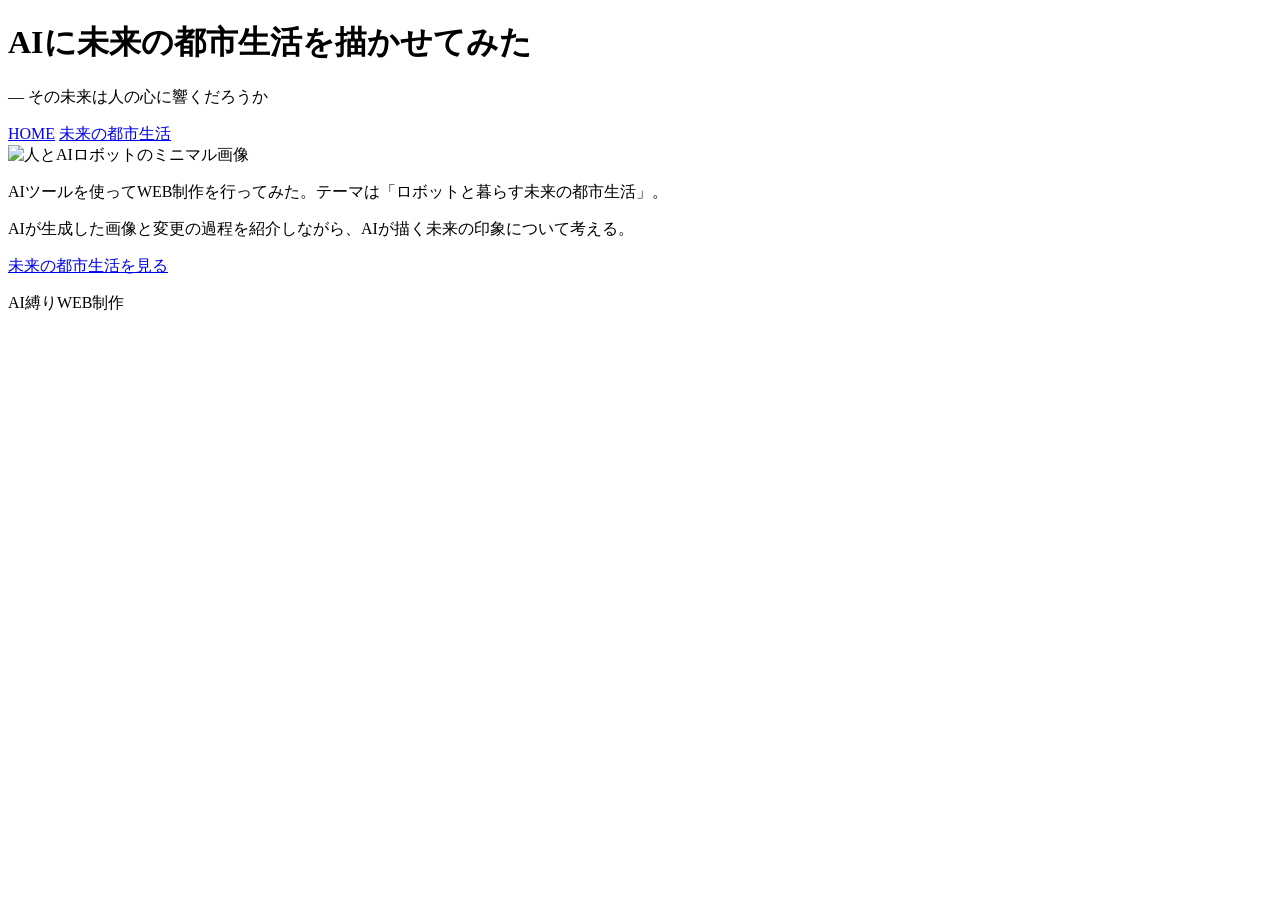
==== ai-future-site/index.html @ db92e4da "Create index.html" ====
<!DOCTYPE html>
<html lang="ja">
<head>
<meta charset="UTF-8">
<meta name="viewport" content="width=device-width, initial-scale=1.0">
<title>AIに未来の都市生活を描かせてみた</title>
<link rel="stylesheet" href="style.css">
</head>

<body>

<header>

<h1>AIに未来の都市生活を描かせてみた</h1>
<p class="subtitle">― その未来は人の心に響くだろうか</p>

<nav>
<a href="index.html">HOME</a>
<a href="future.html">未来の都市生活</a>
</nav>

</header>


<section class="hero">

<img src="images/hero-minimal.png" alt="人とAIロボットのミニマル画像">

</section>


<section class="intro">

<p>
AIツールを使ってWEB制作を行ってみた。テーマは「ロボットと暮らす未来の都市生活」。
</p>

<p>
AIが生成した画像と変更の過程を紹介しながら、AIが描く未来の印象について考える。
</p>

<a class="button" href="future.html">未来の都市生活を見る</a>

</section>


<footer>
<p>AI縛りWEB制作</p>
</footer>

</body>
</html>
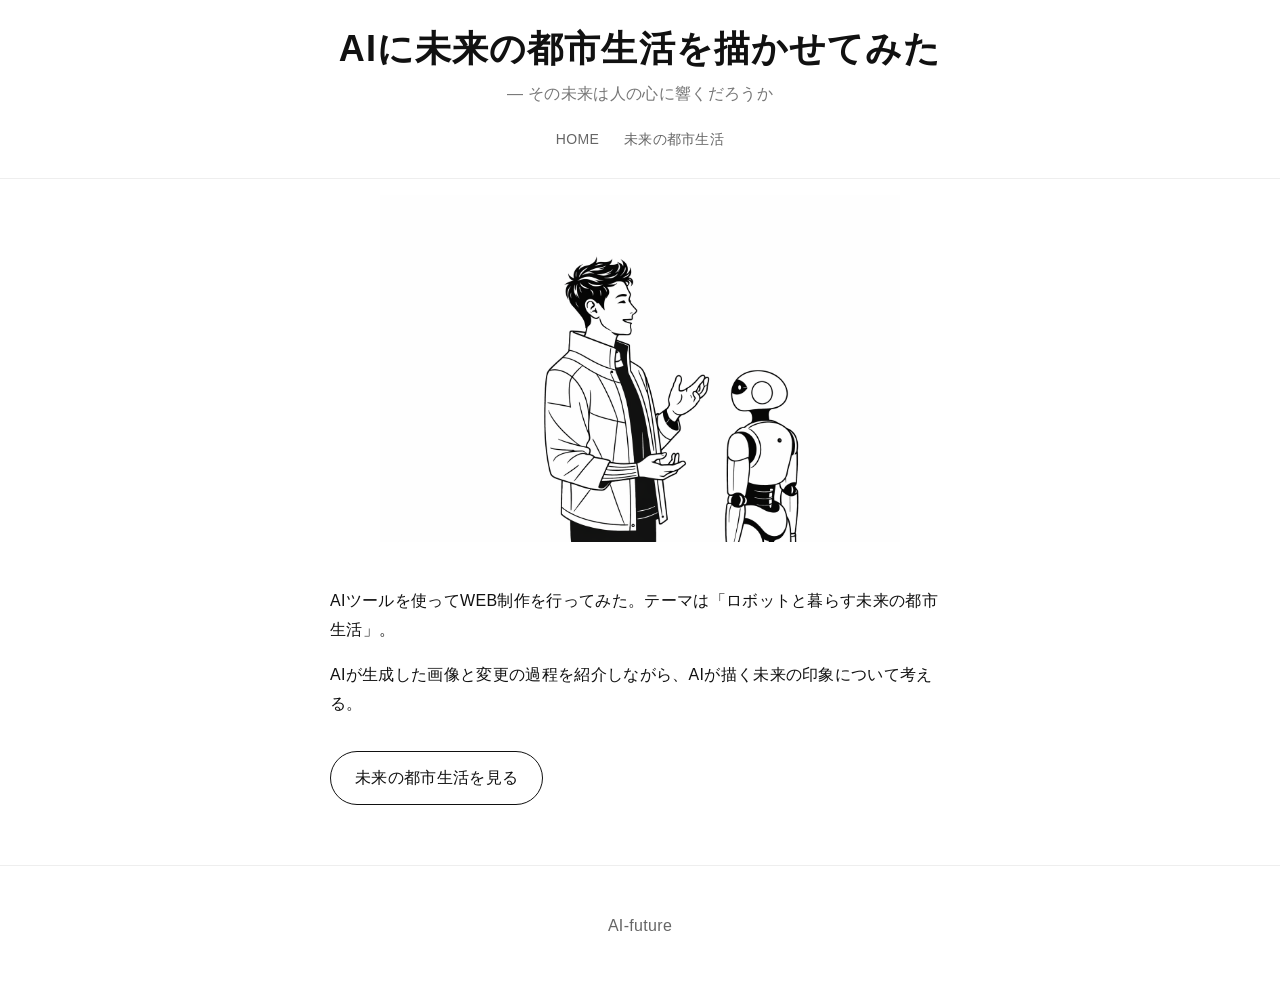
==== commit 98ba11b2: "Update index.html" ====
--- a/ai-future-site/index.html
+++ b/ai-future-site/index.html
@@ -45,7 +45,7 @@
 
 
 <footer>
-<p>AI縛りWEB制作</p>
+<p>AI-future</p>
 </footer>
 
 </body>
--- a/ai-future-site/style.css
+++ b/ai-future-site/style.css
@@ -0,0 +1,156 @@
+body{
+font-family:"Helvetica Neue", Arial, "Hiragino Sans", "Yu Gothic", sans-serif;
+margin:0;
+background:#ffffff;
+color:#111;
+line-height:1.8;
+letter-spacing:0.02em;
+}
+
+header{
+text-align:center;
+padding:24px 20px;
+border-bottom:1px solid #eee;
+}
+
+h1{
+font-size:36px;
+margin:0;
+line-height:1.4;
+letter-spacing:0.03em;
+}
+
+.subtitle{
+color:#777;
+margin-top:6px;
+font-size:16px;
+}
+
+nav{
+margin-top:12px;
+}
+
+nav a{
+margin:0 10px;
+text-decoration:none;
+color:#666;
+font-size:14px;
+}
+
+nav a:hover{
+color:#111;
+}
+
+.hero{
+text-align:center;
+padding:16px 20px 10px;
+}
+
+.hero img{
+max-width:520px;
+width:100%;
+}
+
+.intro{
+max-width:620px;
+margin:auto;
+padding:10px 20px 20px;
+text-align:left;
+}
+
+.button{
+display:inline-block;
+margin-top:16px;
+padding:12px 24px;
+border:1px solid #111;
+text-decoration:none;
+color:#111;
+border-radius:999px;
+transition:0.2s;
+}
+
+.button:hover{
+background:#111;
+color:#fff;
+}
+
+.text{
+max-width:700px;
+margin:auto;
+padding:40px 20px 10px;
+}
+
+.text h2,
+.process h2,
+.question h2{
+font-size:28px;
+margin-bottom:20px;
+text-align:center;
+}
+
+.process{
+text-align:center;
+padding:10px 20px 10px;
+}
+
+.step{
+margin:20px auto;
+max-width:800px;
+}
+
+.step h3{
+font-size:20px;
+margin-bottom:12px;
+}
+
+.step img{
+width:100%;
+max-width:700px;
+border-radius:8px;
+}
+
+.arrow{
+font-size:26px;
+color:#888;
+margin:10px 0;
+}
+
+.question{
+max-width:700px;
+margin:auto;
+padding:20px 20px 40px;
+}
+
+footer{
+text-align:center;
+padding:30px;
+border-top:1px solid #eee;
+margin-top:40px;
+color:#666;
+}
+
+@media (max-width:768px){
+
+h1{
+font-size:28px;
+}
+
+.subtitle{
+font-size:14px;
+}
+
+.hero img{
+max-width:100%;
+}
+
+.text h2,
+.process h2,
+.question h2{
+font-size:24px;
+}
+
+.step h3{
+font-size:18px;
+}
+
+}
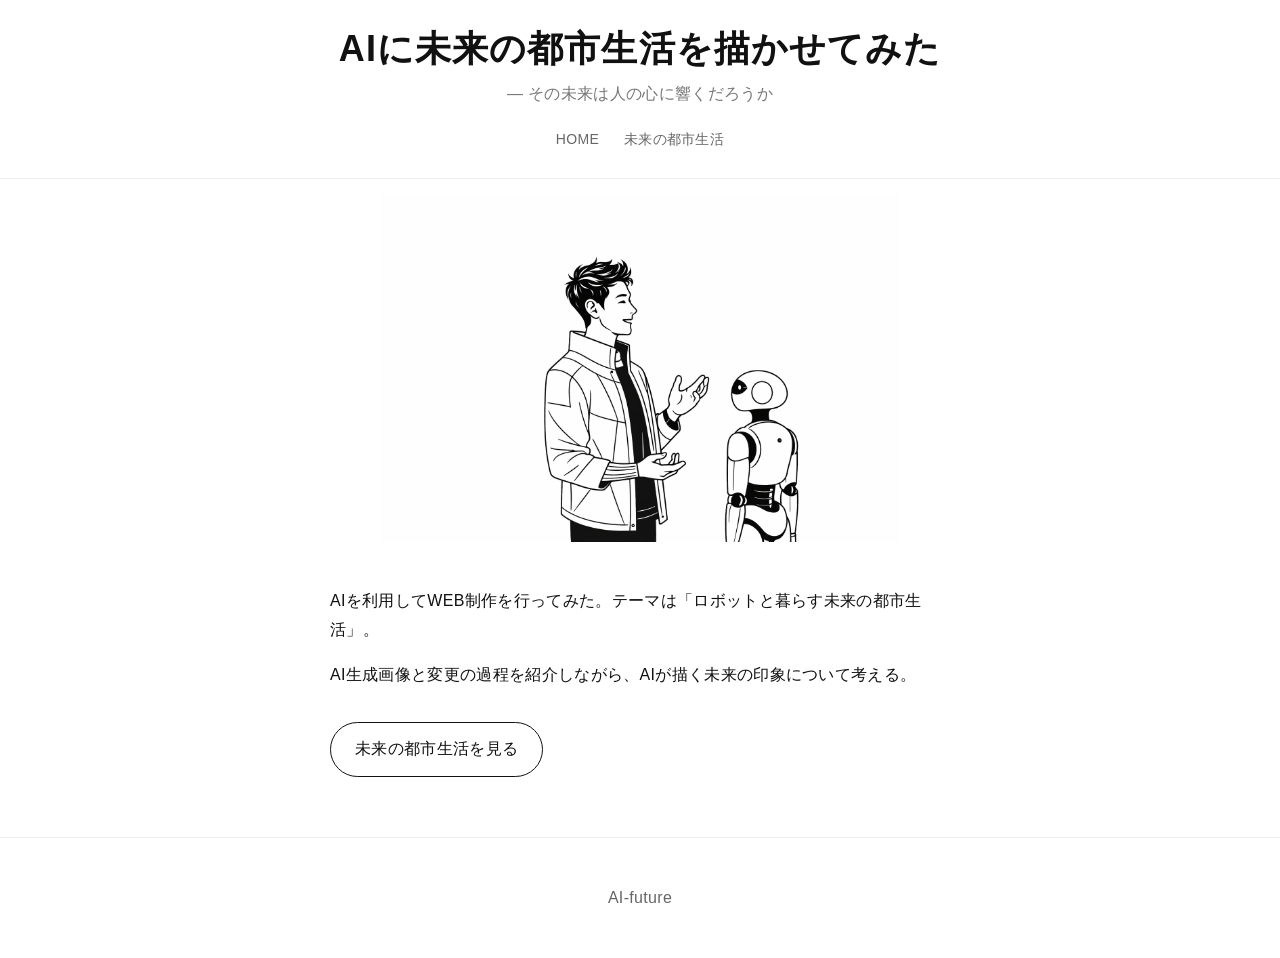
==== commit 94e47589: "Update index.html" ====
--- a/ai-future-site/index.html
+++ b/ai-future-site/index.html
@@ -32,11 +32,11 @@
 <section class="intro">
 
 <p>
-AIツールを使ってWEB制作を行ってみた。テーマは「ロボットと暮らす未来の都市生活」。
+AIを利用してWEB制作を行ってみた。テーマは「ロボットと暮らす未来の都市生活」。
 </p>
 
 <p>
-AIが生成した画像と変更の過程を紹介しながら、AIが描く未来の印象について考える。
+AI生成画像と変更の過程を紹介しながら、AIが描く未来の印象について考える。
 </p>
 
 <a class="button" href="future.html">未来の都市生活を見る</a>
